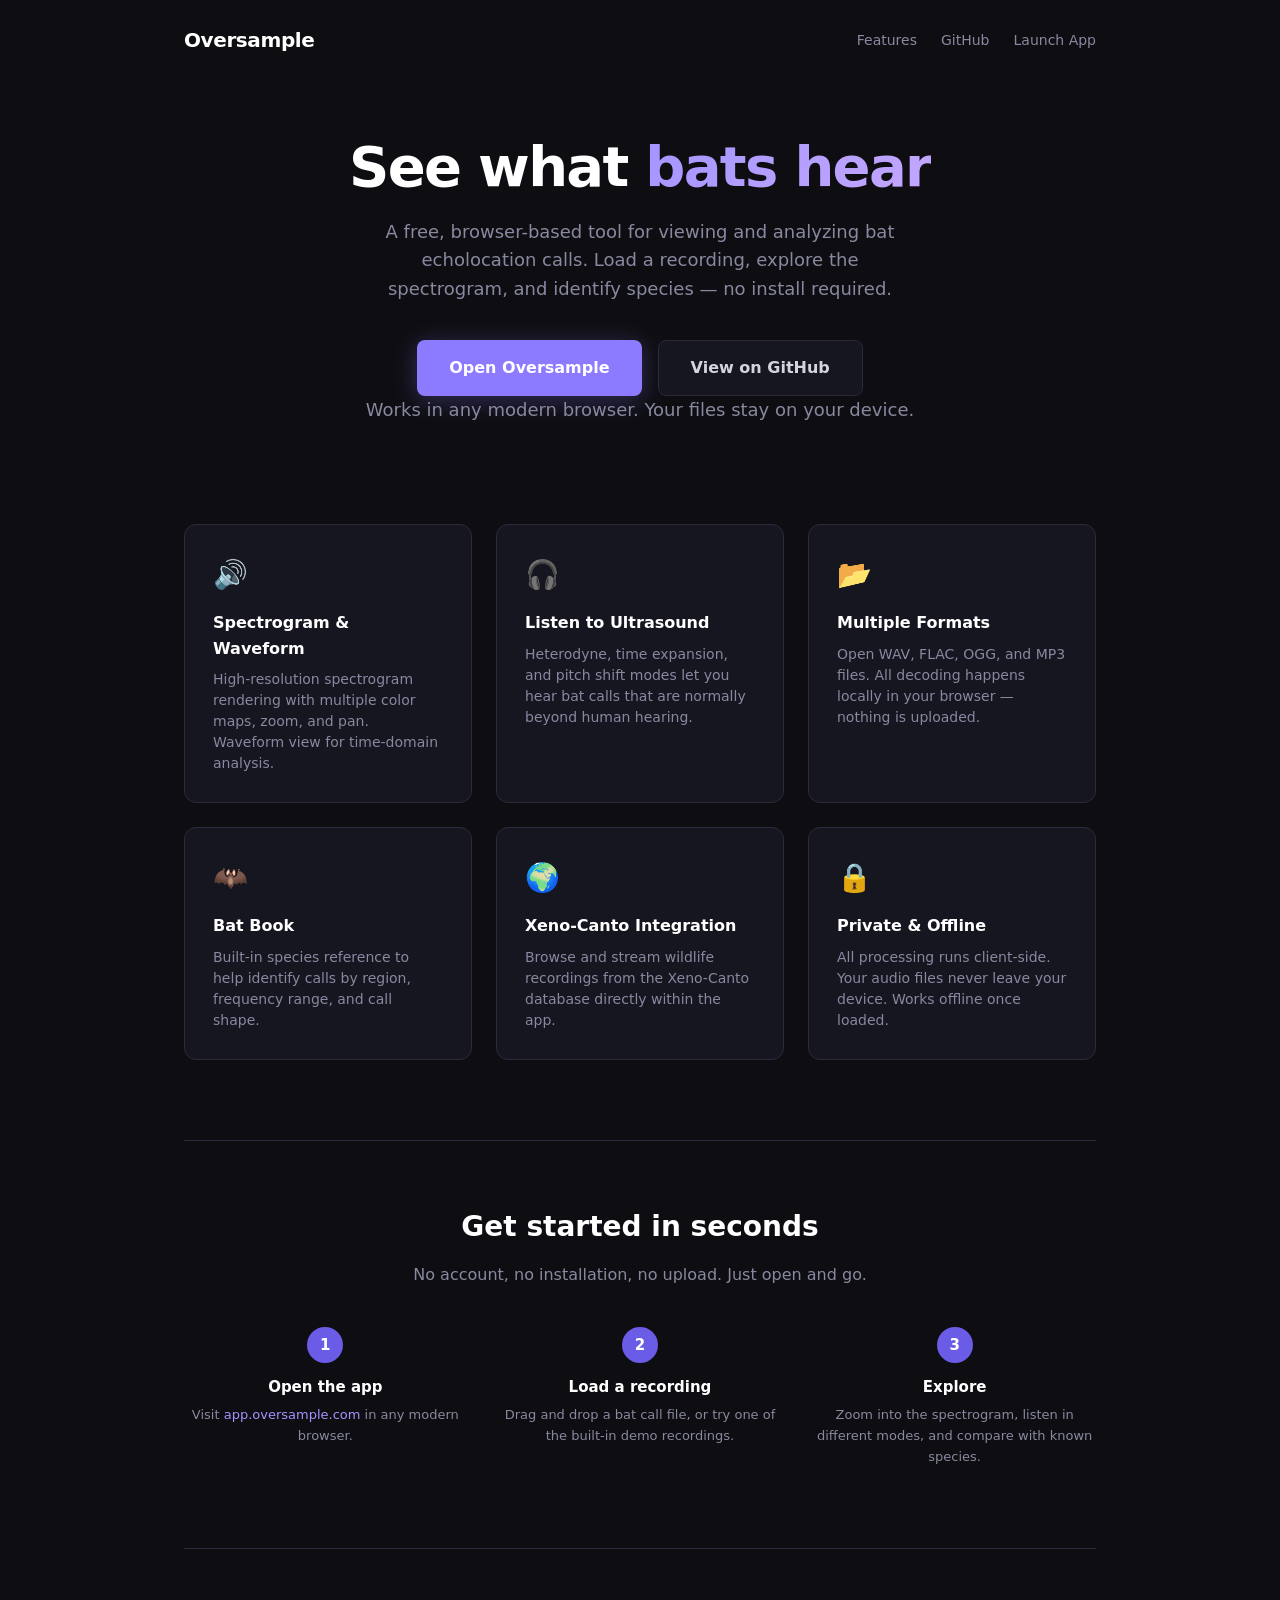
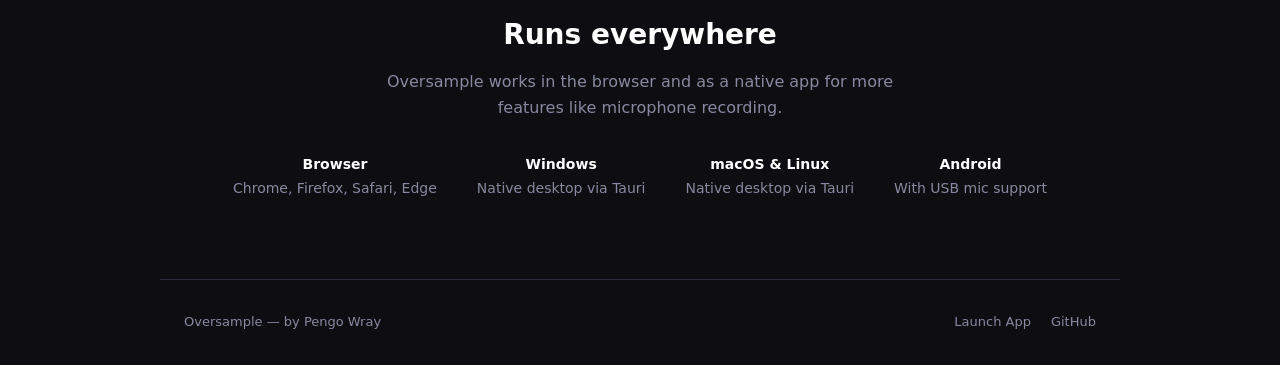
==== docs/index.html @ 5ced51d2 "initial web page" ====
<!DOCTYPE html>
<html lang="en">
<head>
    <meta charset="utf-8">
    <meta name="viewport" content="width=device-width, initial-scale=1.0">
    <title>Oversample - Bat Call Analysis Tool</title>
    <meta name="description" content="Oversample is a free, open-source bat call viewer and acoustic analysis tool. Visualize spectrograms, identify species, and explore ultrasonic recordings — all in your browser.">
    <link rel="icon" href="data:image/svg+xml,<svg xmlns='http://www.w3.org/2000/svg' viewBox='0 0 100 100'><rect width='100' height='100' rx='12' fill='%23271645'/></svg>">
    <style>
        *, *::before, *::after { margin: 0; padding: 0; box-sizing: border-box; }

        :root {
            --bg: #0e0e12;
            --surface: #161620;
            --border: #2a2a3a;
            --text: #d4d4e0;
            --text-muted: #8888a0;
            --accent: #8c7aff;
            --accent-glow: #a594ff;
            --accent-dim: #6b5ce7;
        }

        html { scroll-behavior: smooth; }

        body {
            background: var(--bg);
            color: var(--text);
            font-family: "Segoe UI", system-ui, -apple-system, sans-serif;
            font-size: 16px;
            line-height: 1.6;
            -webkit-font-smoothing: antialiased;
        }

        a { color: var(--accent-glow); text-decoration: none; }
        a:hover { text-decoration: underline; }

        /* --- Header --- */
        header {
            display: flex;
            align-items: center;
            justify-content: space-between;
            max-width: 960px;
            margin: 0 auto;
            padding: 24px 24px 0;
        }

        .logo {
            font-size: 20px;
            font-weight: 700;
            color: #fff;
            letter-spacing: -0.02em;
        }

        .header-links { display: flex; gap: 24px; font-size: 14px; }
        .header-links a { color: var(--text-muted); }
        .header-links a:hover { color: #fff; text-decoration: none; }

        /* --- Hero --- */
        .hero {
            max-width: 960px;
            margin: 0 auto;
            padding: 80px 24px 64px;
            text-align: center;
        }

        .hero h1 {
            font-size: clamp(36px, 6vw, 56px);
            font-weight: 800;
            color: #fff;
            letter-spacing: -0.03em;
            line-height: 1.1;
            margin-bottom: 20px;
        }

        .hero h1 span {
            background: linear-gradient(135deg, var(--accent-glow), #c4a8ff);
            -webkit-background-clip: text;
            -webkit-text-fill-color: transparent;
            background-clip: text;
        }

        .hero p {
            font-size: 18px;
            color: var(--text-muted);
            max-width: 560px;
            margin: 0 auto 36px;
        }

        .cta-group { display: flex; gap: 16px; justify-content: center; flex-wrap: wrap; }

        .btn {
            display: inline-flex;
            align-items: center;
            gap: 8px;
            padding: 14px 32px;
            border-radius: 8px;
            font-size: 16px;
            font-weight: 600;
            border: none;
            cursor: pointer;
            transition: transform 0.15s, box-shadow 0.15s;
        }

        .btn:hover { transform: translateY(-1px); text-decoration: none; }

        .btn-primary {
            background: var(--accent);
            color: #fff;
            box-shadow: 0 4px 24px rgba(140, 122, 255, 0.3);
        }
        .btn-primary:hover {
            background: var(--accent-glow);
            box-shadow: 0 6px 32px rgba(140, 122, 255, 0.45);
        }

        .btn-secondary {
            background: var(--surface);
            color: var(--text);
            border: 1px solid var(--border);
        }
        .btn-secondary:hover { border-color: var(--accent-dim); color: #fff; }

        .hero-note {
            margin-top: 20px;
            font-size: 13px;
            color: var(--text-muted);
        }

        /* --- Features --- */
        .features {
            max-width: 960px;
            margin: 0 auto;
            padding: 0 24px 80px;
            display: grid;
            grid-template-columns: repeat(auto-fit, minmax(260px, 1fr));
            gap: 24px;
        }

        .feature {
            background: var(--surface);
            border: 1px solid var(--border);
            border-radius: 12px;
            padding: 28px;
        }

        .feature-icon {
            font-size: 28px;
            margin-bottom: 12px;
            display: block;
        }

        .feature h3 {
            font-size: 16px;
            font-weight: 700;
            color: #fff;
            margin-bottom: 8px;
        }

        .feature p {
            font-size: 14px;
            color: var(--text-muted);
            line-height: 1.5;
        }

        /* --- Divider --- */
        .divider {
            max-width: 960px;
            margin: 0 auto 64px;
            padding: 0 24px;
        }
        .divider hr {
            border: none;
            border-top: 1px solid var(--border);
        }

        /* --- How it works --- */
        .how {
            max-width: 960px;
            margin: 0 auto;
            padding: 0 24px 80px;
            text-align: center;
        }

        .how h2 {
            font-size: 28px;
            font-weight: 700;
            color: #fff;
            margin-bottom: 12px;
        }

        .how > p {
            color: var(--text-muted);
            max-width: 520px;
            margin: 0 auto 40px;
        }

        .steps {
            display: grid;
            grid-template-columns: repeat(auto-fit, minmax(200px, 1fr));
            gap: 32px;
            text-align: center;
        }

        .step-num {
            display: inline-flex;
            align-items: center;
            justify-content: center;
            width: 36px;
            height: 36px;
            border-radius: 50%;
            background: var(--accent-dim);
            color: #fff;
            font-weight: 700;
            font-size: 15px;
            margin-bottom: 12px;
        }

        .steps h4 {
            font-size: 15px;
            color: #fff;
            margin-bottom: 6px;
        }

        .steps p {
            font-size: 13px;
            color: var(--text-muted);
        }

        /* --- Platforms --- */
        .platforms {
            max-width: 960px;
            margin: 0 auto;
            padding: 0 24px 80px;
            text-align: center;
        }

        .platforms h2 {
            font-size: 28px;
            font-weight: 700;
            color: #fff;
            margin-bottom: 12px;
        }

        .platforms > p {
            color: var(--text-muted);
            max-width: 520px;
            margin: 0 auto 32px;
        }

        .platform-list {
            display: flex;
            justify-content: center;
            gap: 40px;
            flex-wrap: wrap;
        }

        .platform-item {
            font-size: 14px;
            color: var(--text-muted);
        }

        .platform-item strong { color: #fff; display: block; margin-bottom: 2px; }

        /* --- Footer --- */
        footer {
            max-width: 960px;
            margin: 0 auto;
            padding: 32px 24px;
            border-top: 1px solid var(--border);
            display: flex;
            justify-content: space-between;
            align-items: center;
            flex-wrap: wrap;
            gap: 16px;
            font-size: 13px;
            color: var(--text-muted);
        }

        .footer-links { display: flex; gap: 20px; }
        .footer-links a { color: var(--text-muted); }
        .footer-links a:hover { color: #fff; }

        /* --- Responsive --- */
        @media (max-width: 600px) {
            .hero { padding: 56px 20px 48px; }
            .hero p { font-size: 16px; }
            .btn { padding: 12px 24px; font-size: 15px; }
            .features { gap: 16px; }
            .feature { padding: 20px; }
            header { padding: 16px 20px 0; }
            .platform-list { gap: 24px; }
        }
    </style>
</head>
<body>

<header>
    <div class="logo">Oversample</div>
    <nav class="header-links">
        <a href="#features">Features</a>
        <a href="https://github.com/pengowray/oversample">GitHub</a>
        <a href="https://app.oversample.com">Launch App</a>
    </nav>
</header>

<section class="hero">
    <h1>See what <span>bats hear</span></h1>
    <p>
        A free, browser-based tool for viewing and analyzing bat echolocation calls.
        Load a recording, explore the spectrogram, and identify species — no install required.
    </p>
    <div class="cta-group">
        <a href="https://app.oversample.com" class="btn btn-primary">Open Oversample</a>
        <a href="https://github.com/pengowray/oversample" class="btn btn-secondary">View on GitHub</a>
    </div>
    <p class="hero-note">Works in any modern browser. Your files stay on your device.</p>
</section>

<section class="features" id="features">
    <div class="feature">
        <span class="feature-icon" aria-hidden="true">&#x1F50A;</span>
        <h3>Spectrogram &amp; Waveform</h3>
        <p>High-resolution spectrogram rendering with multiple color maps, zoom, and pan. Waveform view for time-domain analysis.</p>
    </div>
    <div class="feature">
        <span class="feature-icon" aria-hidden="true">&#x1F3A7;</span>
        <h3>Listen to Ultrasound</h3>
        <p>Heterodyne, time expansion, and pitch shift modes let you hear bat calls that are normally beyond human hearing.</p>
    </div>
    <div class="feature">
        <span class="feature-icon" aria-hidden="true">&#x1F4C2;</span>
        <h3>Multiple Formats</h3>
        <p>Open WAV, FLAC, OGG, and MP3 files. All decoding happens locally in your browser — nothing is uploaded.</p>
    </div>
    <div class="feature">
        <span class="feature-icon" aria-hidden="true">&#x1F987;</span>
        <h3>Bat Book</h3>
        <p>Built-in species reference to help identify calls by region, frequency range, and call shape.</p>
    </div>
    <div class="feature">
        <span class="feature-icon" aria-hidden="true">&#x1F30D;</span>
        <h3>Xeno-Canto Integration</h3>
        <p>Browse and stream wildlife recordings from the Xeno-Canto database directly within the app.</p>
    </div>
    <div class="feature">
        <span class="feature-icon" aria-hidden="true">&#x1F512;</span>
        <h3>Private &amp; Offline</h3>
        <p>All processing runs client-side. Your audio files never leave your device. Works offline once loaded.</p>
    </div>
</section>

<div class="divider"><hr></div>

<section class="how">
    <h2>Get started in seconds</h2>
    <p>No account, no installation, no upload. Just open and go.</p>
    <div class="steps">
        <div>
            <div class="step-num">1</div>
            <h4>Open the app</h4>
            <p>Visit <a href="https://app.oversample.com">app.oversample.com</a> in any modern browser.</p>
        </div>
        <div>
            <div class="step-num">2</div>
            <h4>Load a recording</h4>
            <p>Drag and drop a bat call file, or try one of the built-in demo recordings.</p>
        </div>
        <div>
            <div class="step-num">3</div>
            <h4>Explore</h4>
            <p>Zoom into the spectrogram, listen in different modes, and compare with known species.</p>
        </div>
    </div>
</section>

<div class="divider"><hr></div>

<section class="platforms">
    <h2>Runs everywhere</h2>
    <p>Oversample works in the browser and as a native app for more features like microphone recording.</p>
    <div class="platform-list">
        <div class="platform-item">
            <strong>Browser</strong>
            Chrome, Firefox, Safari, Edge
        </div>
        <div class="platform-item">
            <strong>Windows</strong>
            Native desktop via Tauri
        </div>
        <div class="platform-item">
            <strong>macOS &amp; Linux</strong>
            Native desktop via Tauri
        </div>
        <div class="platform-item">
            <strong>Android</strong>
            With USB mic support
        </div>
    </div>
</section>

<footer>
    <div>Oversample &mdash; by Pengo Wray</div>
    <nav class="footer-links">
        <a href="https://app.oversample.com">Launch App</a>
        <a href="https://github.com/pengowray/oversample">GitHub</a>
    </nav>
</footer>

</body>
</html>
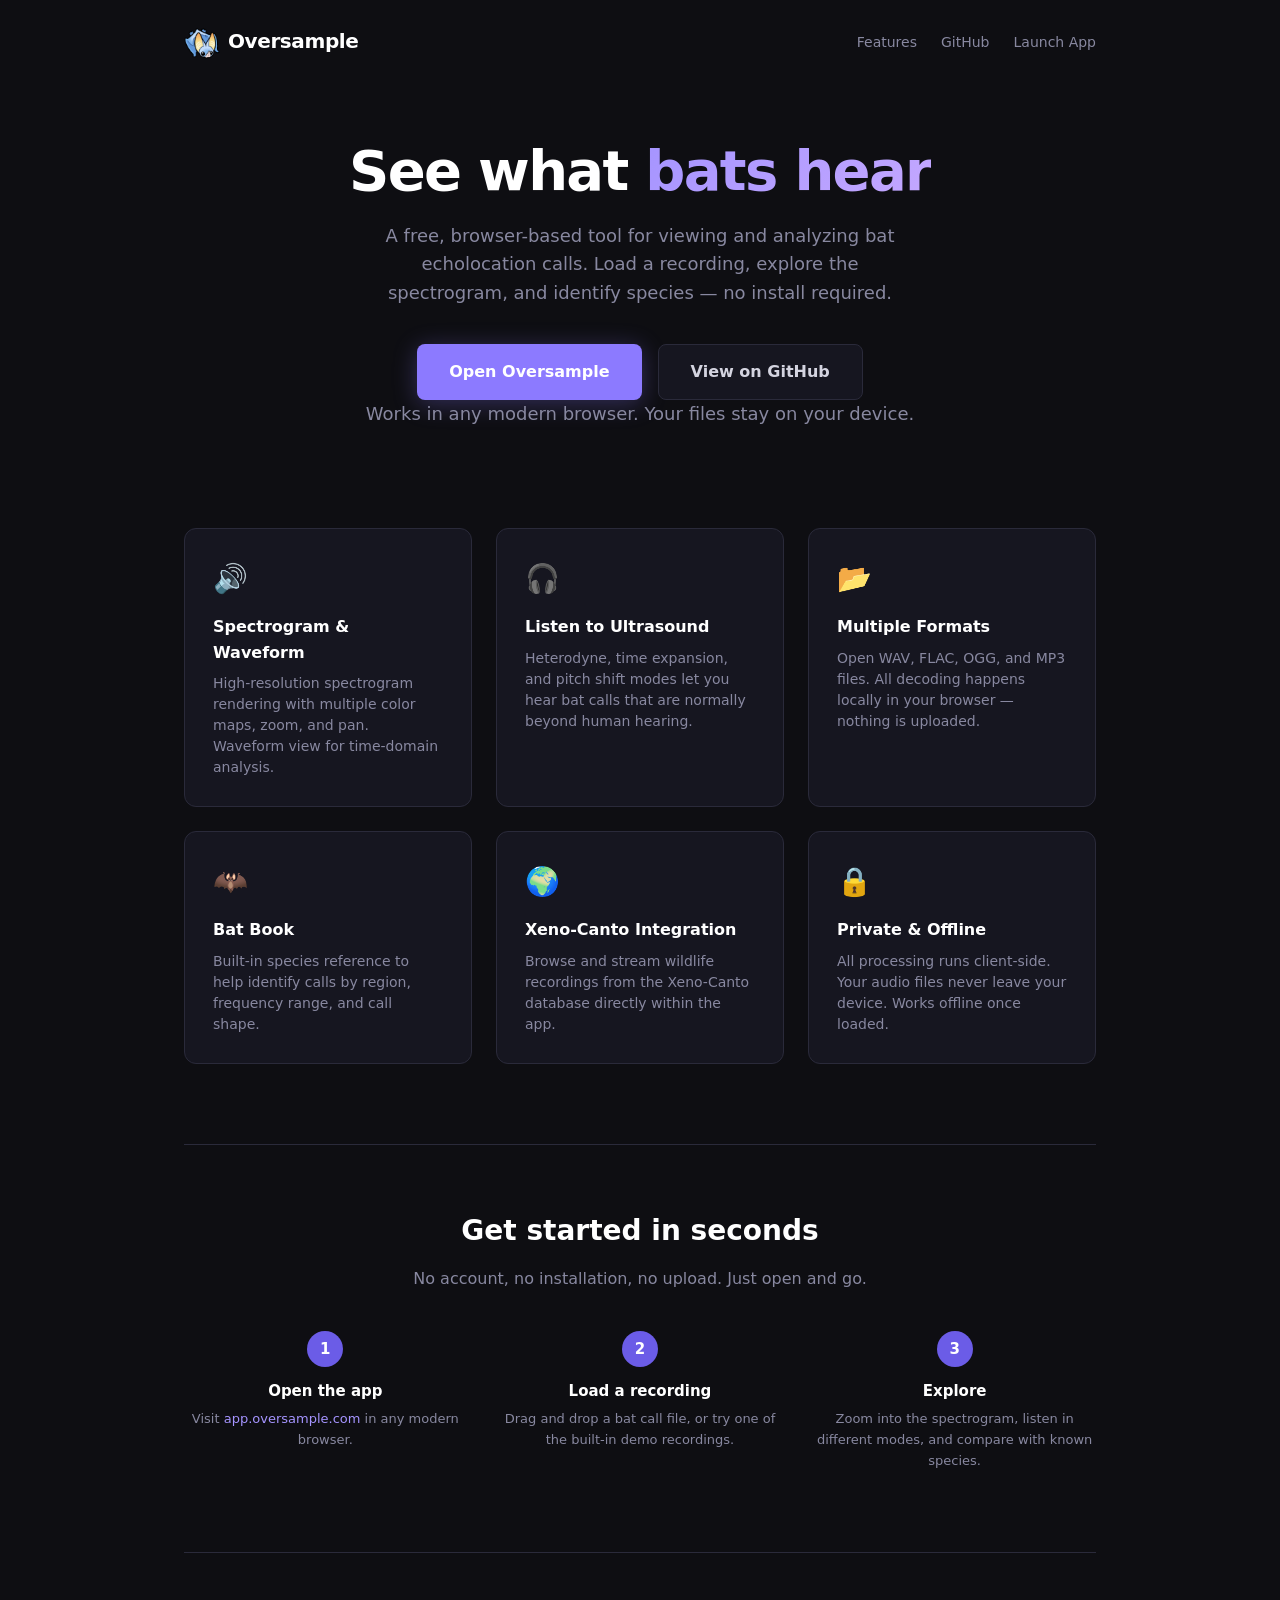
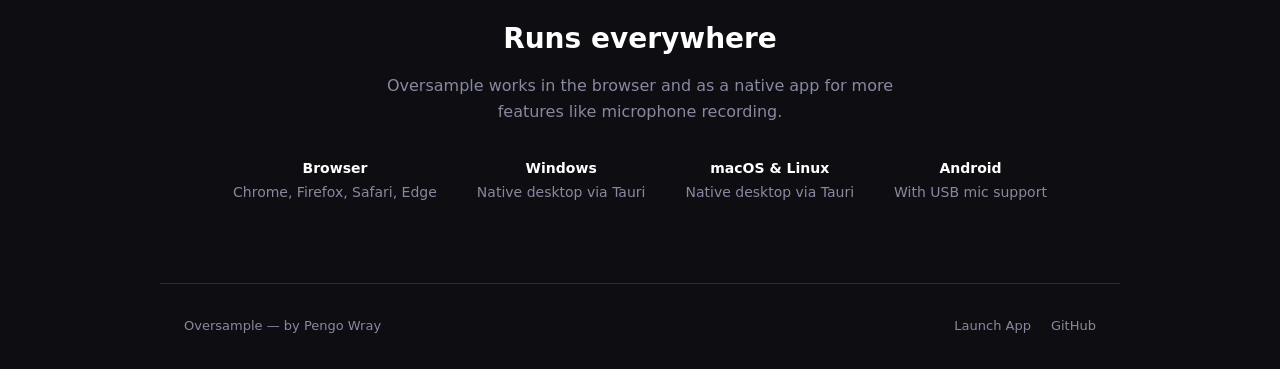
==== commit 211c9c00: "icon" ====
--- a/docs/index.html
+++ b/docs/index.html
@@ -5,7 +5,11 @@
     <meta name="viewport" content="width=device-width, initial-scale=1.0">
     <title>Oversample - Bat Call Analysis Tool</title>
     <meta name="description" content="Oversample is a free, open-source bat call viewer and acoustic analysis tool. Visualize spectrograms, identify species, and explore ultrasonic recordings — all in your browser.">
-    <link rel="icon" href="data:image/svg+xml,<svg xmlns='http://www.w3.org/2000/svg' viewBox='0 0 100 100'><rect width='100' height='100' rx='12' fill='%23271645'/></svg>">
+    <link rel="icon" type="image/png" sizes="32x32" href="favicon-32x32.png">
+    <link rel="icon" type="image/png" sizes="16x16" href="favicon-16x16.png">
+    <link rel="icon" type="image/x-icon" href="favicon.ico">
+    <link rel="apple-touch-icon" sizes="180x180" href="apple-touch-icon.png">
+    <link rel="manifest" href="site.webmanifest">
     <style>
         *, *::before, *::after { margin: 0; padding: 0; box-sizing: border-box; }
 
@@ -295,7 +299,7 @@
 <body>
 
 <header>
-    <div class="logo">Oversample</div>
+    <div class="logo"><img src="about-icon.png" alt="Oversample logo" width="36" height="36" style="vertical-align: middle; margin-right: 8px;">Oversample</div>
     <nav class="header-links">
         <a href="#features">Features</a>
         <a href="https://github.com/pengowray/oversample">GitHub</a>
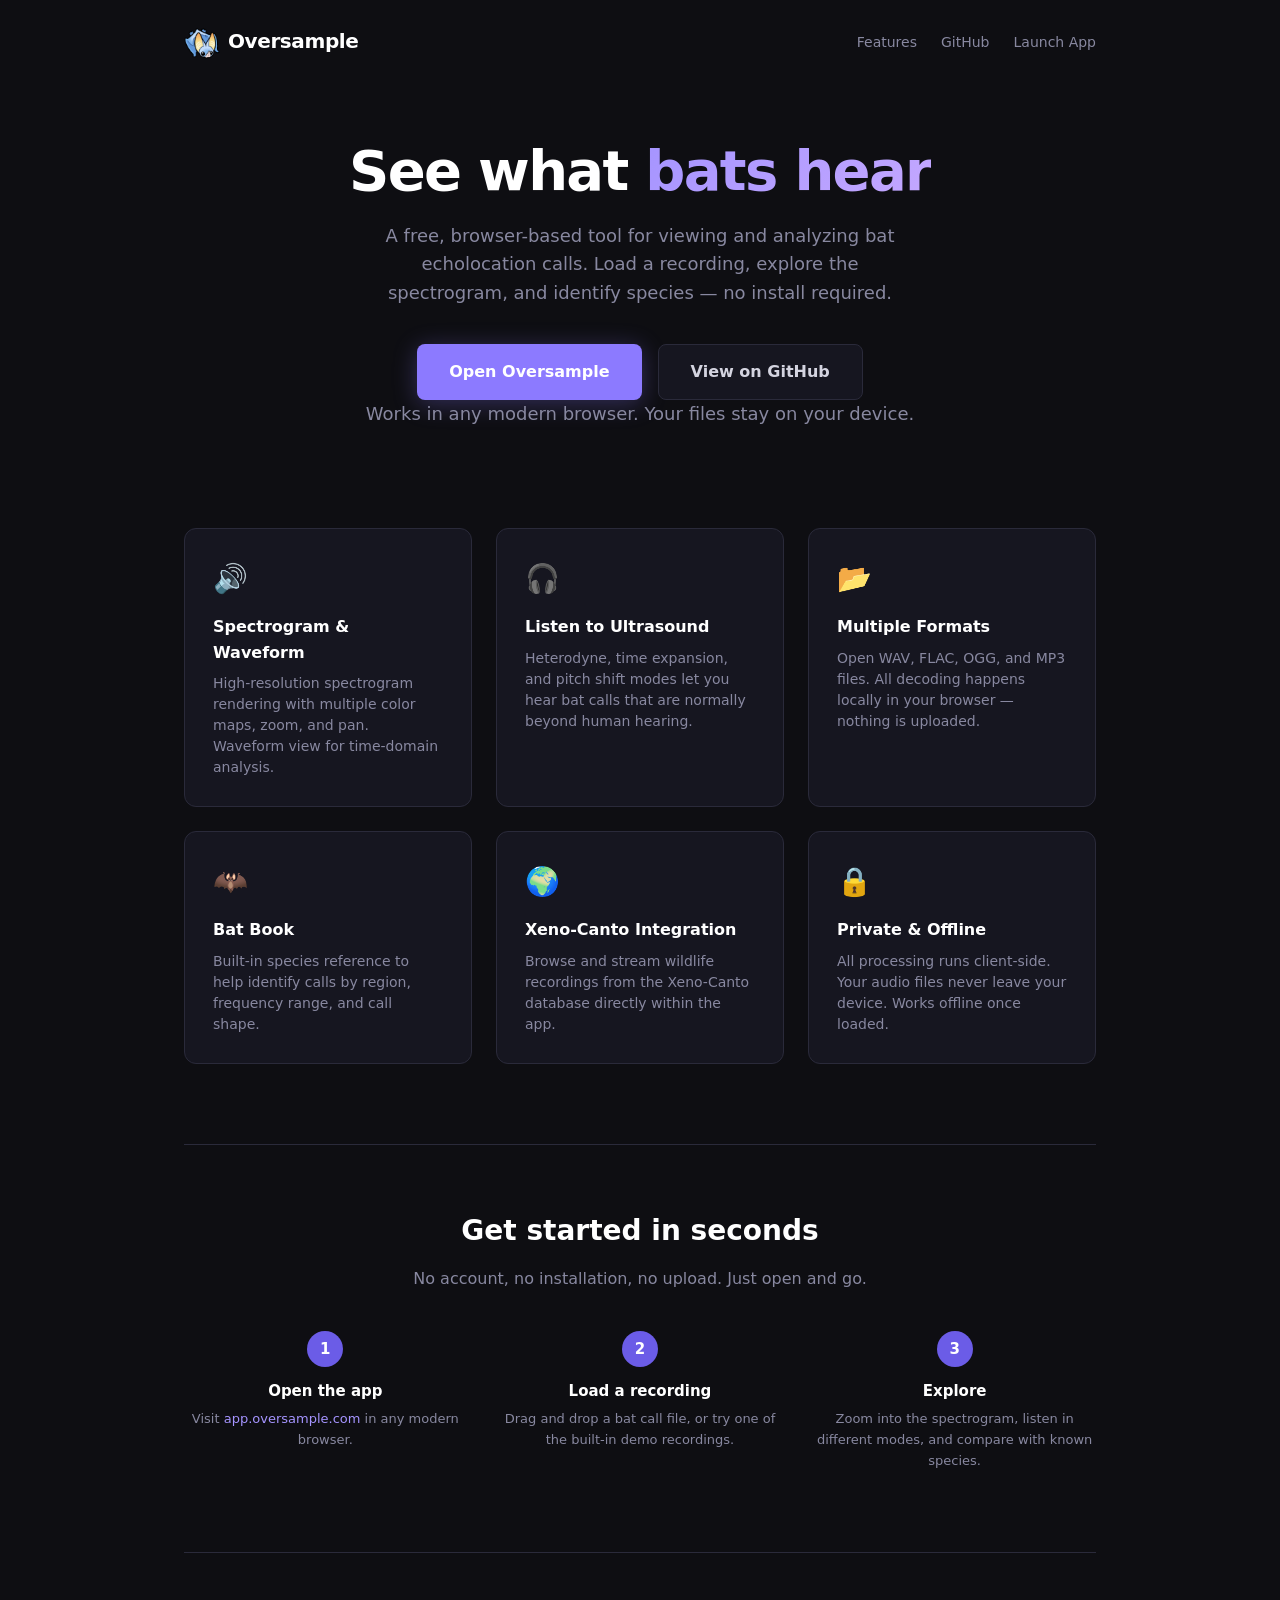
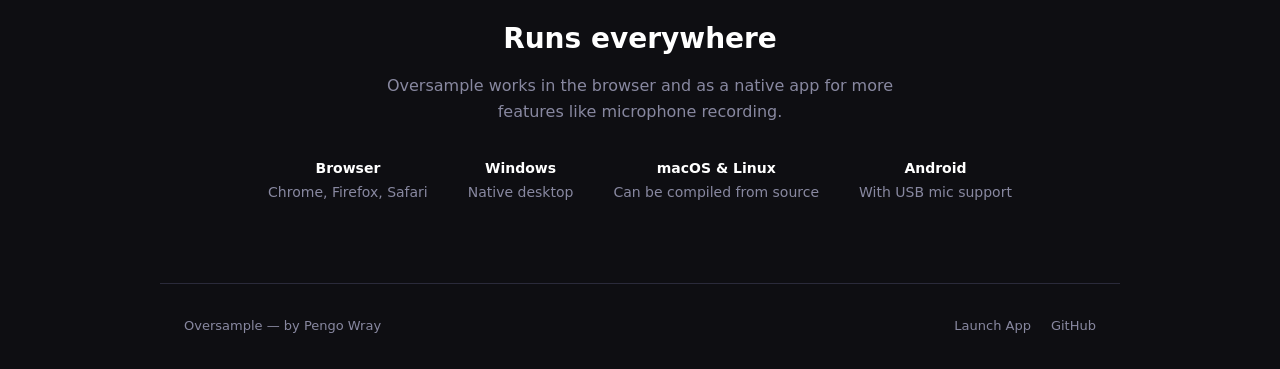
==== commit 6201f856: "copyedit" ====
--- a/docs/index.html
+++ b/docs/index.html
@@ -10,291 +10,7 @@
     <link rel="icon" type="image/x-icon" href="favicon.ico">
     <link rel="apple-touch-icon" sizes="180x180" href="apple-touch-icon.png">
     <link rel="manifest" href="site.webmanifest">
-    <style>
-        *, *::before, *::after { margin: 0; padding: 0; box-sizing: border-box; }
-
-        :root {
-            --bg: #0e0e12;
-            --surface: #161620;
-            --border: #2a2a3a;
-            --text: #d4d4e0;
-            --text-muted: #8888a0;
-            --accent: #8c7aff;
-            --accent-glow: #a594ff;
-            --accent-dim: #6b5ce7;
-        }
-
-        html { scroll-behavior: smooth; }
-
-        body {
-            background: var(--bg);
-            color: var(--text);
-            font-family: "Segoe UI", system-ui, -apple-system, sans-serif;
-            font-size: 16px;
-            line-height: 1.6;
-            -webkit-font-smoothing: antialiased;
-        }
-
-        a { color: var(--accent-glow); text-decoration: none; }
-        a:hover { text-decoration: underline; }
-
-        /* --- Header --- */
-        header {
-            display: flex;
-            align-items: center;
-            justify-content: space-between;
-            max-width: 960px;
-            margin: 0 auto;
-            padding: 24px 24px 0;
-        }
-
-        .logo {
-            font-size: 20px;
-            font-weight: 700;
-            color: #fff;
-            letter-spacing: -0.02em;
-        }
-
-        .header-links { display: flex; gap: 24px; font-size: 14px; }
-        .header-links a { color: var(--text-muted); }
-        .header-links a:hover { color: #fff; text-decoration: none; }
-
-        /* --- Hero --- */
-        .hero {
-            max-width: 960px;
-            margin: 0 auto;
-            padding: 80px 24px 64px;
-            text-align: center;
-        }
-
-        .hero h1 {
-            font-size: clamp(36px, 6vw, 56px);
-            font-weight: 800;
-            color: #fff;
-            letter-spacing: -0.03em;
-            line-height: 1.1;
-            margin-bottom: 20px;
-        }
-
-        .hero h1 span {
-            background: linear-gradient(135deg, var(--accent-glow), #c4a8ff);
-            -webkit-background-clip: text;
-            -webkit-text-fill-color: transparent;
-            background-clip: text;
-        }
-
-        .hero p {
-            font-size: 18px;
-            color: var(--text-muted);
-            max-width: 560px;
-            margin: 0 auto 36px;
-        }
-
-        .cta-group { display: flex; gap: 16px; justify-content: center; flex-wrap: wrap; }
-
-        .btn {
-            display: inline-flex;
-            align-items: center;
-            gap: 8px;
-            padding: 14px 32px;
-            border-radius: 8px;
-            font-size: 16px;
-            font-weight: 600;
-            border: none;
-            cursor: pointer;
-            transition: transform 0.15s, box-shadow 0.15s;
-        }
-
-        .btn:hover { transform: translateY(-1px); text-decoration: none; }
-
-        .btn-primary {
-            background: var(--accent);
-            color: #fff;
-            box-shadow: 0 4px 24px rgba(140, 122, 255, 0.3);
-        }
-        .btn-primary:hover {
-            background: var(--accent-glow);
-            box-shadow: 0 6px 32px rgba(140, 122, 255, 0.45);
-        }
-
-        .btn-secondary {
-            background: var(--surface);
-            color: var(--text);
-            border: 1px solid var(--border);
-        }
-        .btn-secondary:hover { border-color: var(--accent-dim); color: #fff; }
-
-        .hero-note {
-            margin-top: 20px;
-            font-size: 13px;
-            color: var(--text-muted);
-        }
-
-        /* --- Features --- */
-        .features {
-            max-width: 960px;
-            margin: 0 auto;
-            padding: 0 24px 80px;
-            display: grid;
-            grid-template-columns: repeat(auto-fit, minmax(260px, 1fr));
-            gap: 24px;
-        }
-
-        .feature {
-            background: var(--surface);
-            border: 1px solid var(--border);
-            border-radius: 12px;
-            padding: 28px;
-        }
-
-        .feature-icon {
-            font-size: 28px;
-            margin-bottom: 12px;
-            display: block;
-        }
-
-        .feature h3 {
-            font-size: 16px;
-            font-weight: 700;
-            color: #fff;
-            margin-bottom: 8px;
-        }
-
-        .feature p {
-            font-size: 14px;
-            color: var(--text-muted);
-            line-height: 1.5;
-        }
-
-        /* --- Divider --- */
-        .divider {
-            max-width: 960px;
-            margin: 0 auto 64px;
-            padding: 0 24px;
-        }
-        .divider hr {
-            border: none;
-            border-top: 1px solid var(--border);
-        }
-
-        /* --- How it works --- */
-        .how {
-            max-width: 960px;
-            margin: 0 auto;
-            padding: 0 24px 80px;
-            text-align: center;
-        }
-
-        .how h2 {
-            font-size: 28px;
-            font-weight: 700;
-            color: #fff;
-            margin-bottom: 12px;
-        }
-
-        .how > p {
-            color: var(--text-muted);
-            max-width: 520px;
-            margin: 0 auto 40px;
-        }
-
-        .steps {
-            display: grid;
-            grid-template-columns: repeat(auto-fit, minmax(200px, 1fr));
-            gap: 32px;
-            text-align: center;
-        }
-
-        .step-num {
-            display: inline-flex;
-            align-items: center;
-            justify-content: center;
-            width: 36px;
-            height: 36px;
-            border-radius: 50%;
-            background: var(--accent-dim);
-            color: #fff;
-            font-weight: 700;
-            font-size: 15px;
-            margin-bottom: 12px;
-        }
-
-        .steps h4 {
-            font-size: 15px;
-            color: #fff;
-            margin-bottom: 6px;
-        }
-
-        .steps p {
-            font-size: 13px;
-            color: var(--text-muted);
-        }
-
-        /* --- Platforms --- */
-        .platforms {
-            max-width: 960px;
-            margin: 0 auto;
-            padding: 0 24px 80px;
-            text-align: center;
-        }
-
-        .platforms h2 {
-            font-size: 28px;
-            font-weight: 700;
-            color: #fff;
-            margin-bottom: 12px;
-        }
-
-        .platforms > p {
-            color: var(--text-muted);
-            max-width: 520px;
-            margin: 0 auto 32px;
-        }
-
-        .platform-list {
-            display: flex;
-            justify-content: center;
-            gap: 40px;
-            flex-wrap: wrap;
-        }
-
-        .platform-item {
-            font-size: 14px;
-            color: var(--text-muted);
-        }
-
-        .platform-item strong { color: #fff; display: block; margin-bottom: 2px; }
-
-        /* --- Footer --- */
-        footer {
-            max-width: 960px;
-            margin: 0 auto;
-            padding: 32px 24px;
-            border-top: 1px solid var(--border);
-            display: flex;
-            justify-content: space-between;
-            align-items: center;
-            flex-wrap: wrap;
-            gap: 16px;
-            font-size: 13px;
-            color: var(--text-muted);
-        }
-
-        .footer-links { display: flex; gap: 20px; }
-        .footer-links a { color: var(--text-muted); }
-        .footer-links a:hover { color: #fff; }
-
-        /* --- Responsive --- */
-        @media (max-width: 600px) {
-            .hero { padding: 56px 20px 48px; }
-            .hero p { font-size: 16px; }
-            .btn { padding: 12px 24px; font-size: 15px; }
-            .features { gap: 16px; }
-            .feature { padding: 20px; }
-            header { padding: 16px 20px 0; }
-            .platform-list { gap: 24px; }
-        }
-    </style>
+    <link rel="stylesheet" href="style.css">
 </head>
 <body>
 
@@ -385,15 +101,15 @@
     <div class="platform-list">
         <div class="platform-item">
             <strong>Browser</strong>
-            Chrome, Firefox, Safari, Edge
+            Chrome, Firefox, Safari
         </div>
         <div class="platform-item">
             <strong>Windows</strong>
-            Native desktop via Tauri
+            Native desktop
         </div>
         <div class="platform-item">
             <strong>macOS &amp; Linux</strong>
-            Native desktop via Tauri
+            Can be compiled from source
         </div>
         <div class="platform-item">
             <strong>Android</strong>
--- a/docs/style.css
+++ b/docs/style.css
@@ -0,0 +1,283 @@
+*, *::before, *::after { margin: 0; padding: 0; box-sizing: border-box; }
+
+:root {
+    --bg: #0e0e12;
+    --surface: #161620;
+    --border: #2a2a3a;
+    --text: #d4d4e0;
+    --text-muted: #8888a0;
+    --accent: #8c7aff;
+    --accent-glow: #a594ff;
+    --accent-dim: #6b5ce7;
+}
+
+html { scroll-behavior: smooth; }
+
+body {
+    background: var(--bg);
+    color: var(--text);
+    font-family: "Segoe UI", system-ui, -apple-system, sans-serif;
+    font-size: 16px;
+    line-height: 1.6;
+    -webkit-font-smoothing: antialiased;
+}
+
+a { color: var(--accent-glow); text-decoration: none; }
+a:hover { text-decoration: underline; }
+
+/* --- Header --- */
+header {
+    display: flex;
+    align-items: center;
+    justify-content: space-between;
+    max-width: 960px;
+    margin: 0 auto;
+    padding: 24px 24px 0;
+}
+
+.logo {
+    font-size: 20px;
+    font-weight: 700;
+    color: #fff;
+    letter-spacing: -0.02em;
+}
+
+.header-links { display: flex; gap: 24px; font-size: 14px; }
+.header-links a { color: var(--text-muted); }
+.header-links a:hover { color: #fff; text-decoration: none; }
+
+/* --- Hero --- */
+.hero {
+    max-width: 960px;
+    margin: 0 auto;
+    padding: 80px 24px 64px;
+    text-align: center;
+}
+
+.hero h1 {
+    font-size: clamp(36px, 6vw, 56px);
+    font-weight: 800;
+    color: #fff;
+    letter-spacing: -0.03em;
+    line-height: 1.1;
+    margin-bottom: 20px;
+}
+
+.hero h1 span {
+    background: linear-gradient(135deg, var(--accent-glow), #c4a8ff);
+    -webkit-background-clip: text;
+    -webkit-text-fill-color: transparent;
+    background-clip: text;
+}
+
+.hero p {
+    font-size: 18px;
+    color: var(--text-muted);
+    max-width: 560px;
+    margin: 0 auto 36px;
+}
+
+.cta-group { display: flex; gap: 16px; justify-content: center; flex-wrap: wrap; }
+
+.btn {
+    display: inline-flex;
+    align-items: center;
+    gap: 8px;
+    padding: 14px 32px;
+    border-radius: 8px;
+    font-size: 16px;
+    font-weight: 600;
+    border: none;
+    cursor: pointer;
+    transition: transform 0.15s, box-shadow 0.15s;
+}
+
+.btn:hover { transform: translateY(-1px); text-decoration: none; }
+
+.btn-primary {
+    background: var(--accent);
+    color: #fff;
+    box-shadow: 0 4px 24px rgba(140, 122, 255, 0.3);
+}
+.btn-primary:hover {
+    background: var(--accent-glow);
+    box-shadow: 0 6px 32px rgba(140, 122, 255, 0.45);
+}
+
+.btn-secondary {
+    background: var(--surface);
+    color: var(--text);
+    border: 1px solid var(--border);
+}
+.btn-secondary:hover { border-color: var(--accent-dim); color: #fff; }
+
+.hero-note {
+    margin-top: 20px;
+    font-size: 13px;
+    color: var(--text-muted);
+}
+
+/* --- Features --- */
+.features {
+    max-width: 960px;
+    margin: 0 auto;
+    padding: 0 24px 80px;
+    display: grid;
+    grid-template-columns: repeat(auto-fit, minmax(260px, 1fr));
+    gap: 24px;
+}
+
+.feature {
+    background: var(--surface);
+    border: 1px solid var(--border);
+    border-radius: 12px;
+    padding: 28px;
+}
+
+.feature-icon {
+    font-size: 28px;
+    margin-bottom: 12px;
+    display: block;
+}
+
+.feature h3 {
+    font-size: 16px;
+    font-weight: 700;
+    color: #fff;
+    margin-bottom: 8px;
+}
+
+.feature p {
+    font-size: 14px;
+    color: var(--text-muted);
+    line-height: 1.5;
+}
+
+/* --- Divider --- */
+.divider {
+    max-width: 960px;
+    margin: 0 auto 64px;
+    padding: 0 24px;
+}
+.divider hr {
+    border: none;
+    border-top: 1px solid var(--border);
+}
+
+/* --- How it works --- */
+.how {
+    max-width: 960px;
+    margin: 0 auto;
+    padding: 0 24px 80px;
+    text-align: center;
+}
+
+.how h2 {
+    font-size: 28px;
+    font-weight: 700;
+    color: #fff;
+    margin-bottom: 12px;
+}
+
+.how > p {
+    color: var(--text-muted);
+    max-width: 520px;
+    margin: 0 auto 40px;
+}
+
+.steps {
+    display: grid;
+    grid-template-columns: repeat(auto-fit, minmax(200px, 1fr));
+    gap: 32px;
+    text-align: center;
+}
+
+.step-num {
+    display: inline-flex;
+    align-items: center;
+    justify-content: center;
+    width: 36px;
+    height: 36px;
+    border-radius: 50%;
+    background: var(--accent-dim);
+    color: #fff;
+    font-weight: 700;
+    font-size: 15px;
+    margin-bottom: 12px;
+}
+
+.steps h4 {
+    font-size: 15px;
+    color: #fff;
+    margin-bottom: 6px;
+}
+
+.steps p {
+    font-size: 13px;
+    color: var(--text-muted);
+}
+
+/* --- Platforms --- */
+.platforms {
+    max-width: 960px;
+    margin: 0 auto;
+    padding: 0 24px 80px;
+    text-align: center;
+}
+
+.platforms h2 {
+    font-size: 28px;
+    font-weight: 700;
+    color: #fff;
+    margin-bottom: 12px;
+}
+
+.platforms > p {
+    color: var(--text-muted);
+    max-width: 520px;
+    margin: 0 auto 32px;
+}
+
+.platform-list {
+    display: flex;
+    justify-content: center;
+    gap: 40px;
+    flex-wrap: wrap;
+}
+
+.platform-item {
+    font-size: 14px;
+    color: var(--text-muted);
+}
+
+.platform-item strong { color: #fff; display: block; margin-bottom: 2px; }
+
+/* --- Footer --- */
+footer {
+    max-width: 960px;
+    margin: 0 auto;
+    padding: 32px 24px;
+    border-top: 1px solid var(--border);
+    display: flex;
+    justify-content: space-between;
+    align-items: center;
+    flex-wrap: wrap;
+    gap: 16px;
+    font-size: 13px;
+    color: var(--text-muted);
+}
+
+.footer-links { display: flex; gap: 20px; }
+.footer-links a { color: var(--text-muted); }
+.footer-links a:hover { color: #fff; }
+
+/* --- Responsive --- */
+@media (max-width: 600px) {
+    .hero { padding: 56px 20px 48px; }
+    .hero p { font-size: 16px; }
+    .btn { padding: 12px 24px; font-size: 15px; }
+    .features { gap: 16px; }
+    .feature { padding: 20px; }
+    header { padding: 16px 20px 0; }
+    .platform-list { gap: 24px; }
+}
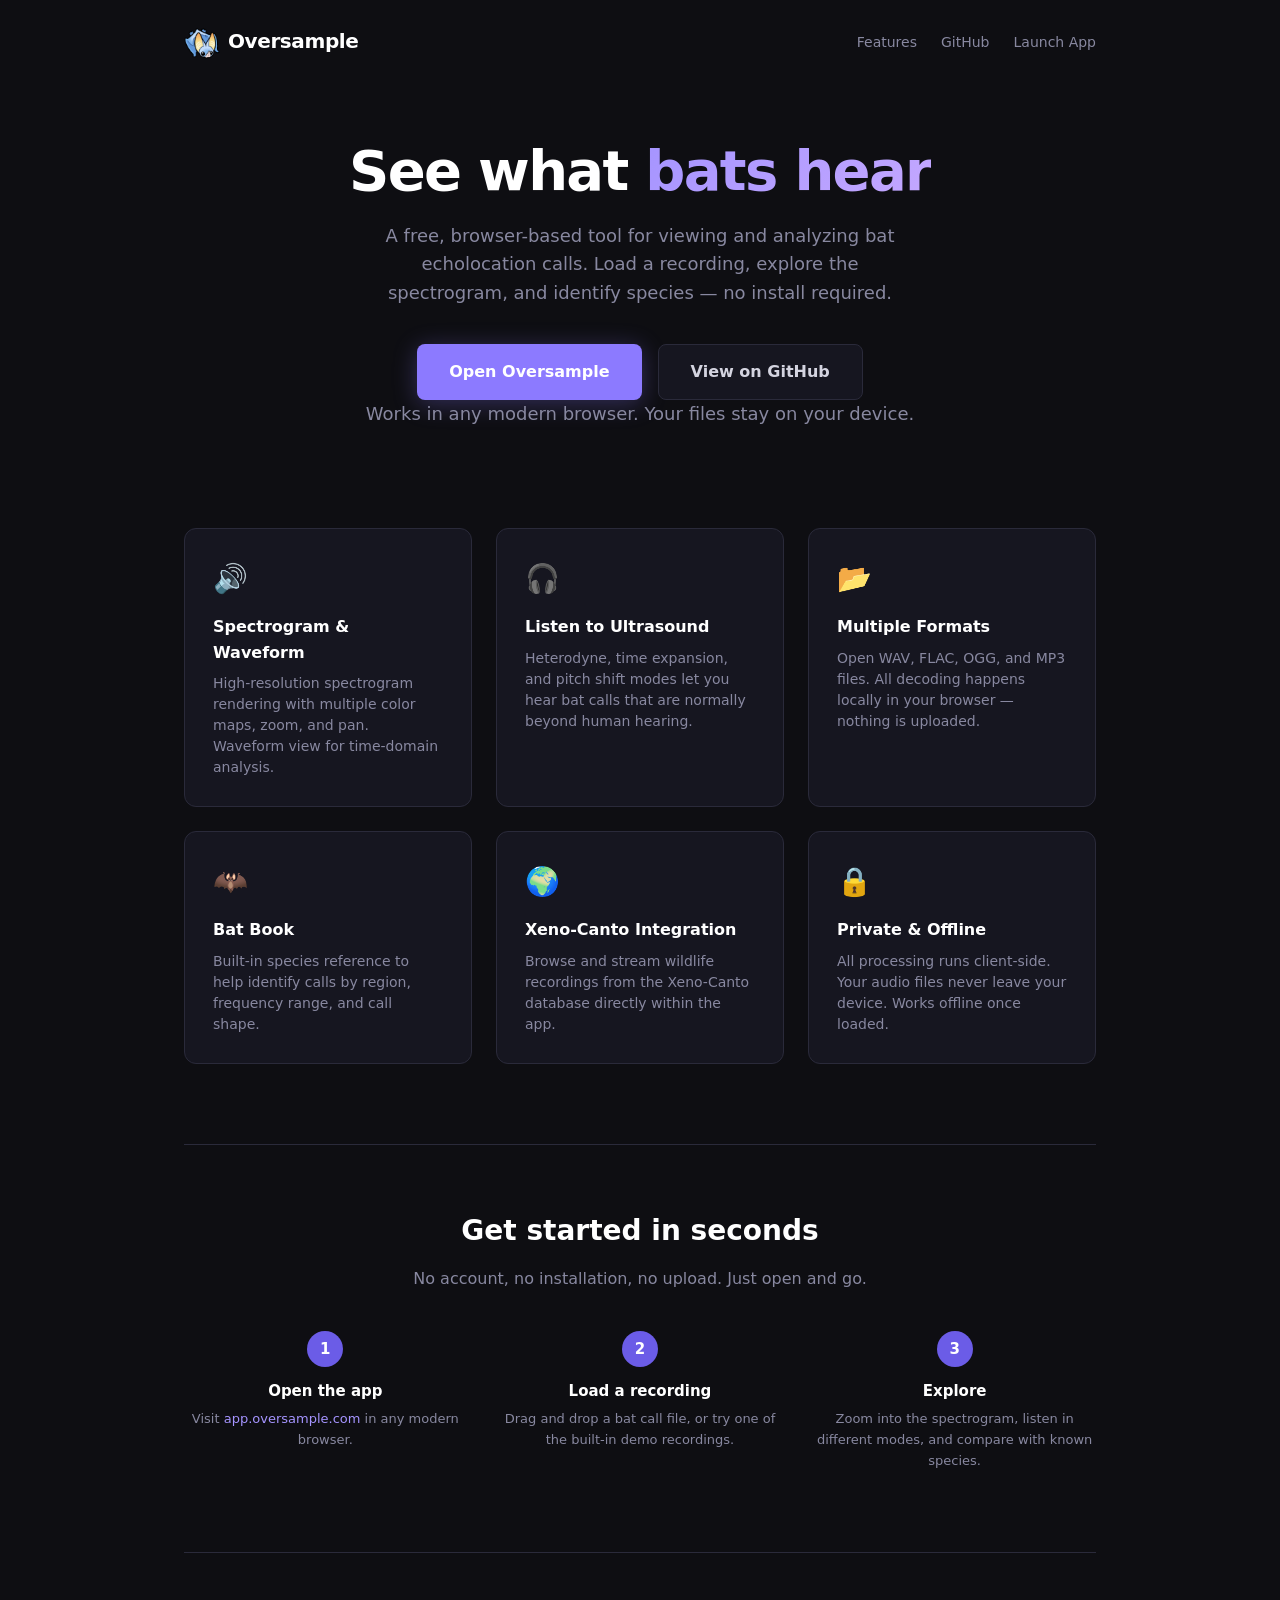
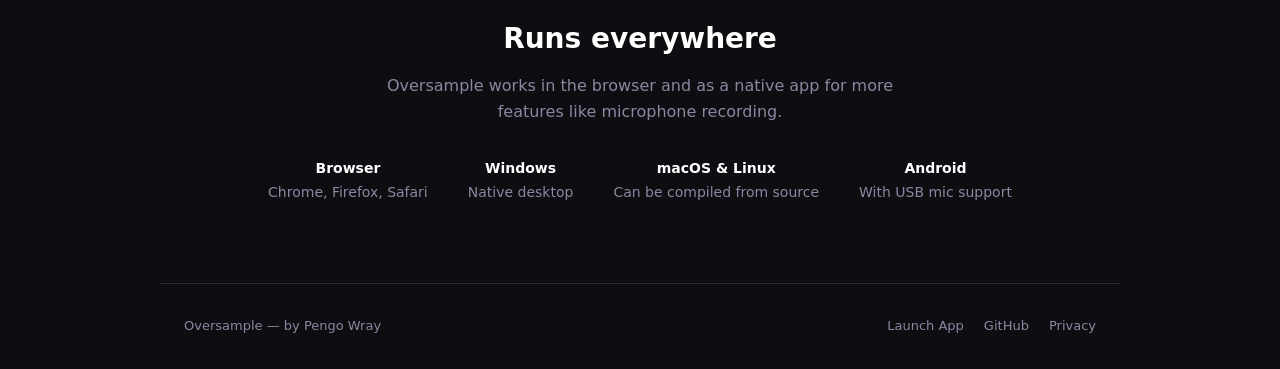
==== commit 028234d3: "Add privacy policy page at /privacy Covers what the apps store on the device, microphone and locatio" ====
--- a/docs/index.html
+++ b/docs/index.html
@@ -123,6 +123,7 @@
     <nav class="footer-links">
         <a href="https://app.oversample.com">Launch App</a>
         <a href="https://github.com/pengowray/oversample">GitHub</a>
+        <a href="privacy/">Privacy</a>
     </nav>
 </footer>
 
--- a/docs/style.css
+++ b/docs/style.css
@@ -34,6 +34,9 @@
     margin: 0 auto;
     padding: 24px 24px 0;
 }
+
+a.logo:hover { text-decoration: none; }
+.logo, .header-links a { white-space: nowrap; }
 
 .logo {
     font-size: 20px;
@@ -281,3 +284,80 @@
     header { padding: 16px 20px 0; }
     .platform-list { gap: 24px; }
 }
+
+/* --- Privacy policy page --- */
+.policy {
+    max-width: 720px;
+    margin: 0 auto;
+    padding: 56px 24px 72px;
+}
+
+.policy h1 {
+    font-size: clamp(30px, 5vw, 40px);
+    font-weight: 800;
+    color: #fff;
+    letter-spacing: -0.02em;
+    line-height: 1.15;
+}
+
+.policy-date { color: var(--text-muted); font-size: 14px; margin: 8px 0 28px; }
+
+.policy h2 {
+    font-size: 22px;
+    font-weight: 700;
+    color: #fff;
+    line-height: 1.3;
+    margin: 48px 0 12px;
+    padding-top: 24px;
+    border-top: 1px solid var(--border);
+}
+
+.policy h3 {
+    font-size: 16px;
+    font-weight: 700;
+    color: #fff;
+    margin: 24px 0 6px;
+}
+
+.policy p { margin-bottom: 12px; }
+.policy ul { margin: 0 0 12px 22px; }
+.policy li { margin-bottom: 8px; }
+.policy strong { color: #fff; font-weight: 600; }
+.policy a { overflow-wrap: anywhere; }
+
+.policy code {
+    font-family: ui-monospace, "Cascadia Mono", Consolas, monospace;
+    font-size: 14px;
+    background: var(--surface);
+    border: 1px solid var(--border);
+    border-radius: 4px;
+    padding: 1px 5px;
+    overflow-wrap: anywhere;
+}
+
+.policy-contents {
+    display: flex;
+    flex-direction: column;
+    gap: 6px;
+    background: var(--surface);
+    border: 1px solid var(--border);
+    border-radius: 12px;
+    padding: 16px 20px;
+    margin-top: 24px;
+    font-size: 15px;
+}
+
+/* Unfinished text that must be replaced before publishing. */
+.todo {
+    background: #ffd24a;
+    color: #1a1400;
+    font-weight: 700;
+    padding: 2px 6px;
+    border-radius: 4px;
+}
+
+@media (max-width: 600px) {
+    .policy { padding: 40px 20px 56px; }
+    header { flex-wrap: wrap; gap: 8px 16px; }
+    .header-links { gap: 16px; }
+}
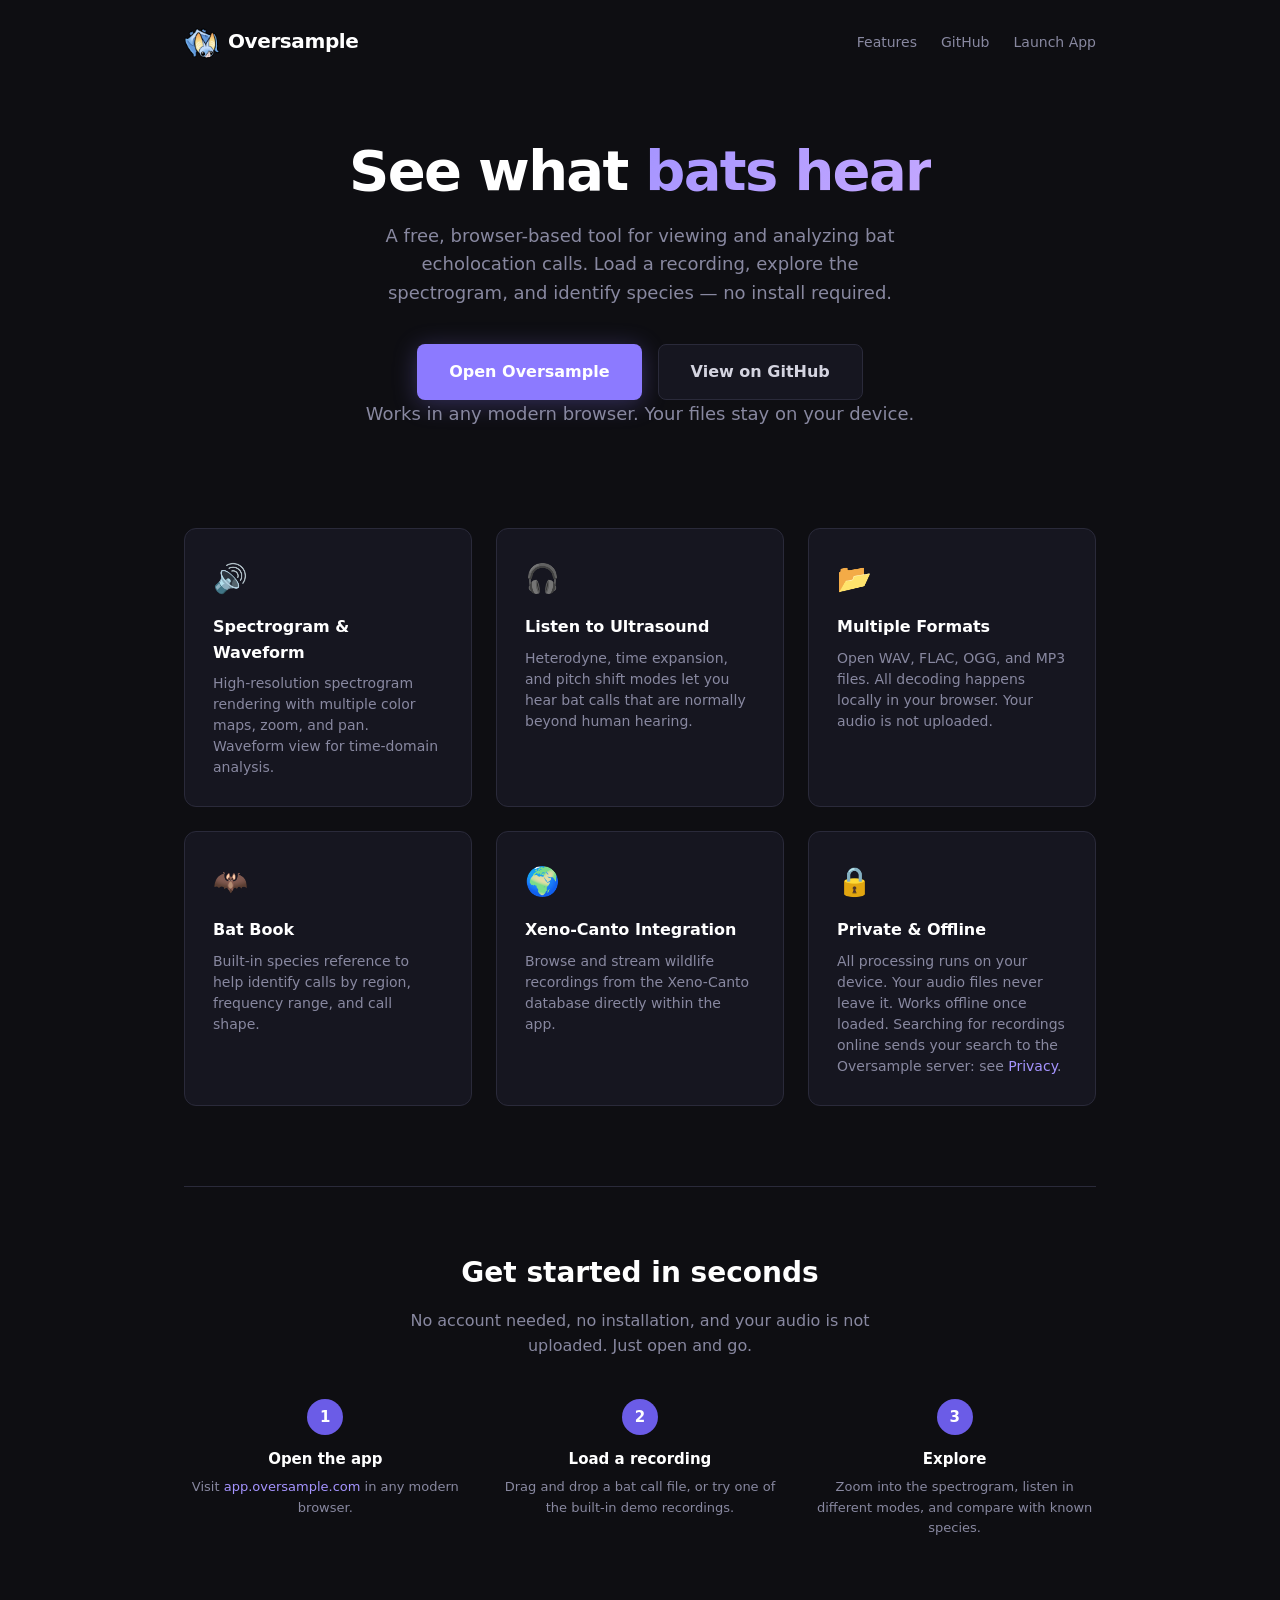
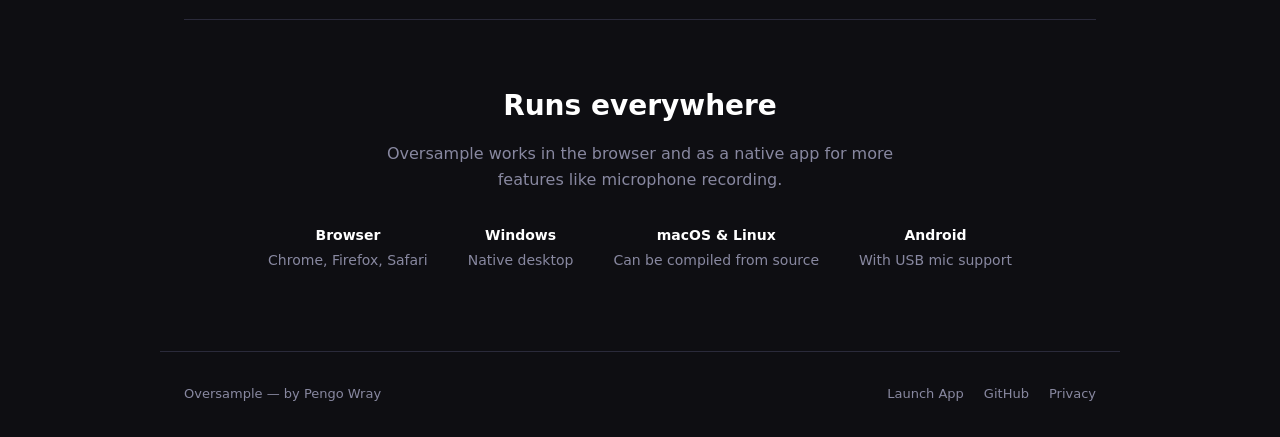
==== commit 9361618d: "Home page: say what is not uploaded, and that searches go to the server Signed-off-by: Pengo Wray <m" ====
--- a/docs/index.html
+++ b/docs/index.html
@@ -50,7 +50,7 @@
     <div class="feature">
         <span class="feature-icon" aria-hidden="true">&#x1F4C2;</span>
         <h3>Multiple Formats</h3>
-        <p>Open WAV, FLAC, OGG, and MP3 files. All decoding happens locally in your browser — nothing is uploaded.</p>
+        <p>Open WAV, FLAC, OGG, and MP3 files. All decoding happens locally in your browser. Your audio is not uploaded.</p>
     </div>
     <div class="feature">
         <span class="feature-icon" aria-hidden="true">&#x1F987;</span>
@@ -65,7 +65,7 @@
     <div class="feature">
         <span class="feature-icon" aria-hidden="true">&#x1F512;</span>
         <h3>Private &amp; Offline</h3>
-        <p>All processing runs client-side. Your audio files never leave your device. Works offline once loaded.</p>
+        <p>All processing runs on your device. Your audio files never leave it. Works offline once loaded. Searching for recordings online sends your search to the Oversample server: see <a href="privacy/">Privacy</a>.</p>
     </div>
 </section>
 
@@ -73,7 +73,7 @@
 
 <section class="how">
     <h2>Get started in seconds</h2>
-    <p>No account, no installation, no upload. Just open and go.</p>
+    <p>No account needed, no installation, and your audio is not uploaded. Just open and go.</p>
     <div class="steps">
         <div>
             <div class="step-num">1</div>
